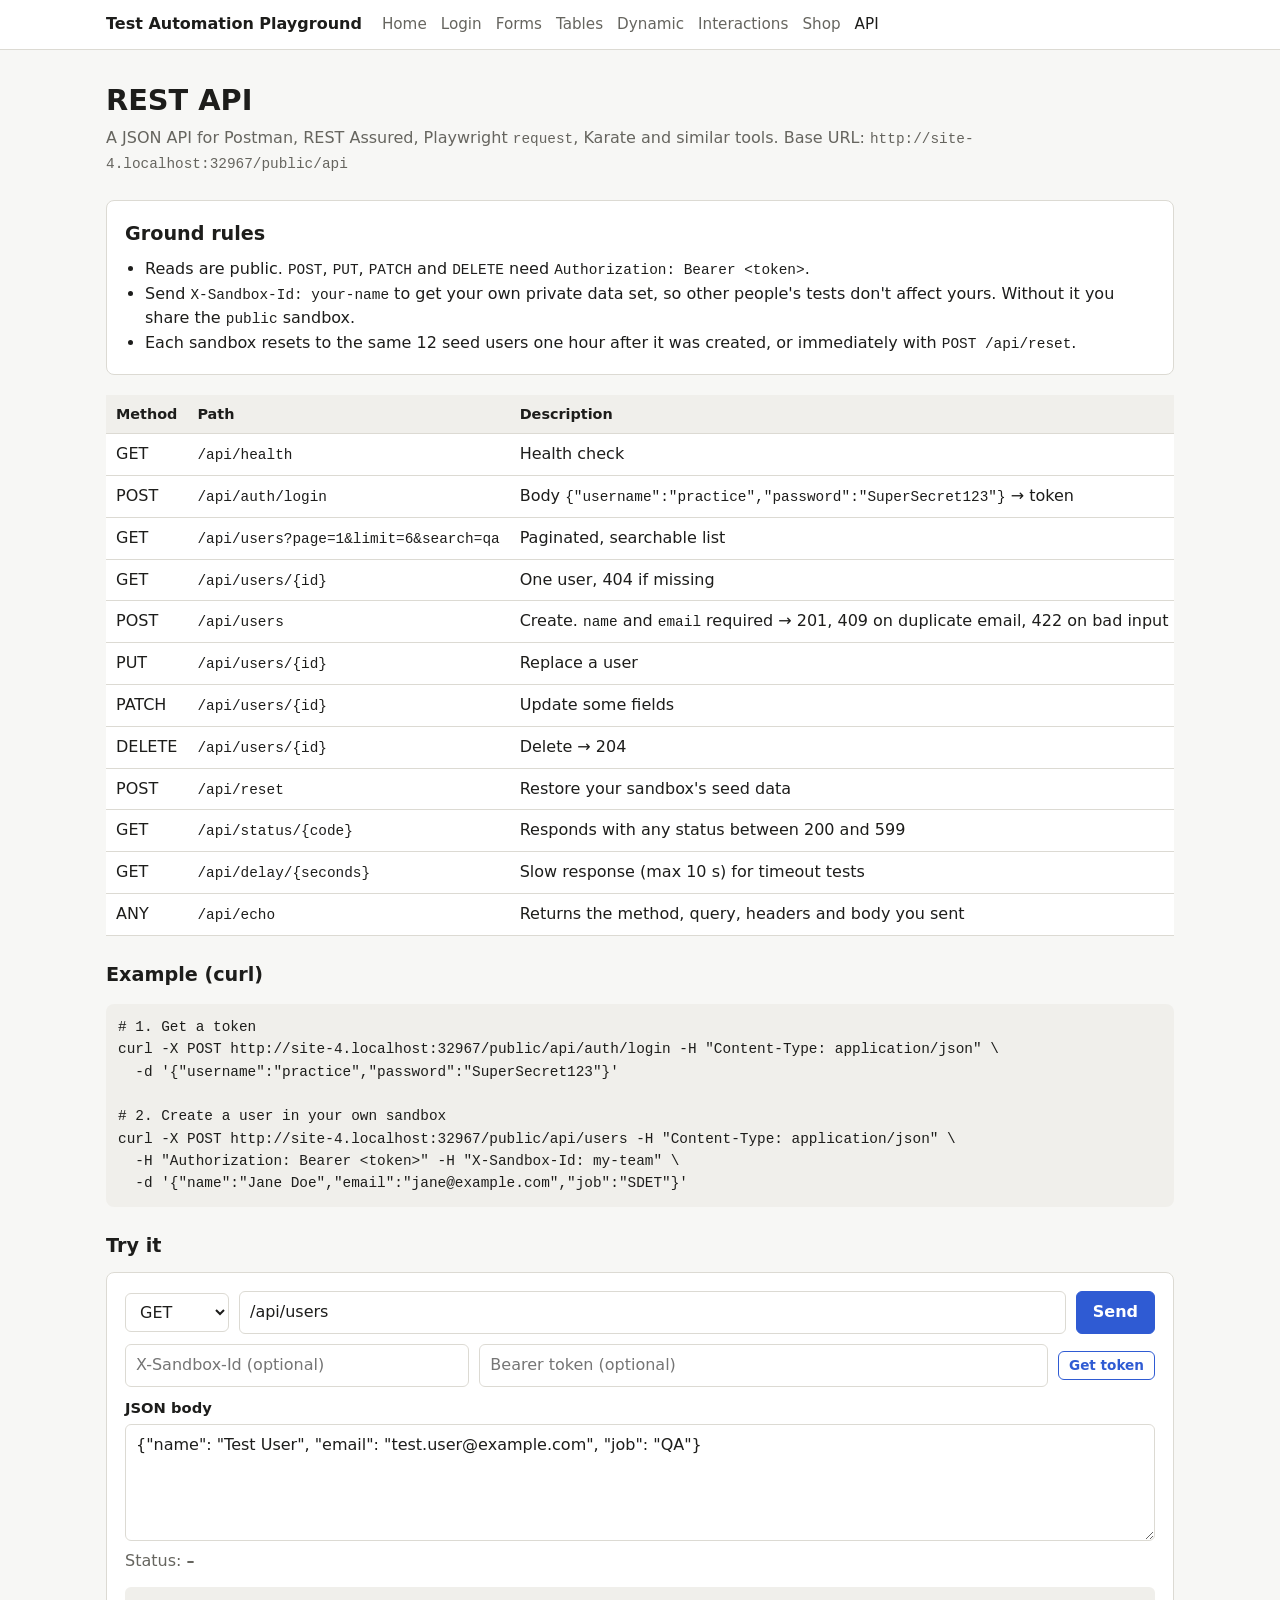
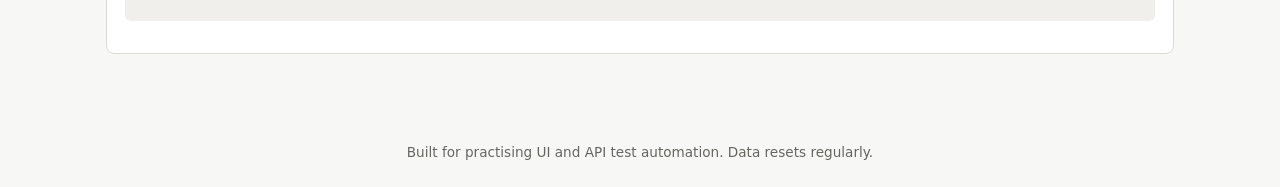
==== public/api.html @ 584b56d0 "Test automation playground: practice pages, PHP API, cPanel deploy" ====
<!doctype html>
<html lang="en">
<head>
  <meta charset="utf-8">
  <meta name="viewport" content="width=device-width, initial-scale=1">
  <title>REST API Practice</title>
  <link rel="stylesheet" href="assets/style.css">
</head>
<body>
  <header id="site-header"></header>
  <main>
    <h1 data-testid="page-title">REST API</h1>
    <p class="lead">A JSON API for Postman, REST Assured, Playwright <code>request</code>, Karate and similar tools. Base URL: <code id="base-url" data-testid="base-url"></code></p>

    <div class="card stack" style="margin-bottom: 20px">
      <h2>Ground rules</h2>
      <ul style="margin: 0; padding-left: 20px">
        <li>Reads are public. <code>POST</code>, <code>PUT</code>, <code>PATCH</code> and <code>DELETE</code> need <code>Authorization: Bearer &lt;token&gt;</code>.</li>
        <li>Send <code>X-Sandbox-Id: your-name</code> to get your own private data set, so other people's tests don't affect yours. Without it you share the <code>public</code> sandbox.</li>
        <li>Each sandbox resets to the same 12 seed users one hour after it was created, or immediately with <code>POST /api/reset</code>.</li>
      </ul>
    </div>

    <div class="table-wrap" style="margin-bottom: 24px">
      <table data-testid="endpoints">
        <thead><tr><th>Method</th><th>Path</th><th>Description</th></tr></thead>
        <tbody>
          <tr><td>GET</td><td><code>/api/health</code></td><td>Health check</td></tr>
          <tr><td>POST</td><td><code>/api/auth/login</code></td><td>Body <code>{"username":"practice","password":"SuperSecret123"}</code> → token</td></tr>
          <tr><td>GET</td><td><code>/api/users?page=1&amp;limit=6&amp;search=qa</code></td><td>Paginated, searchable list</td></tr>
          <tr><td>GET</td><td><code>/api/users/{id}</code></td><td>One user, 404 if missing</td></tr>
          <tr><td>POST</td><td><code>/api/users</code></td><td>Create. <code>name</code> and <code>email</code> required → 201, 409 on duplicate email, 422 on bad input</td></tr>
          <tr><td>PUT</td><td><code>/api/users/{id}</code></td><td>Replace a user</td></tr>
          <tr><td>PATCH</td><td><code>/api/users/{id}</code></td><td>Update some fields</td></tr>
          <tr><td>DELETE</td><td><code>/api/users/{id}</code></td><td>Delete → 204</td></tr>
          <tr><td>POST</td><td><code>/api/reset</code></td><td>Restore your sandbox's seed data</td></tr>
          <tr><td>GET</td><td><code>/api/status/{code}</code></td><td>Responds with any status between 200 and 599</td></tr>
          <tr><td>GET</td><td><code>/api/delay/{seconds}</code></td><td>Slow response (max 10 s) for timeout tests</td></tr>
          <tr><td>ANY</td><td><code>/api/echo</code></td><td>Returns the method, query, headers and body you sent</td></tr>
        </tbody>
      </table>
    </div>

    <h2>Example (curl)</h2>
<pre id="curl-example" data-testid="curl-example"></pre>

    <h2 style="margin-top: 24px">Try it</h2>
    <form id="console" class="card" data-testid="api-console">
      <div class="row">
        <select id="req-method" style="width: auto" data-testid="req-method">
          <option>GET</option><option>POST</option><option>PUT</option><option>PATCH</option><option>DELETE</option>
        </select>
        <input type="text" id="req-path" value="/api/users" style="flex: 1 1 220px" data-testid="req-path">
        <button type="submit" data-testid="send-request">Send</button>
      </div>
      <div class="row" style="margin-top: 10px">
        <input type="text" id="req-sandbox" placeholder="X-Sandbox-Id (optional)" style="flex: 1 1 180px" data-testid="req-sandbox">
        <input type="text" id="req-token" placeholder="Bearer token (optional)" style="flex: 2 1 240px" data-testid="req-token">
        <button type="button" id="get-token" class="secondary small" data-testid="get-token">Get token</button>
      </div>
      <label for="req-body" style="margin-top: 10px">JSON body</label>
      <textarea id="req-body" rows="4" data-testid="req-body">{"name": "Test User", "email": "test.user@example.com", "job": "QA"}</textarea>
      <p style="margin-bottom: 4px">Status: <strong id="res-status" data-testid="res-status">–</strong> <span class="hint" id="res-time" data-testid="res-time"></span></p>
      <pre id="res-body" class="output" data-testid="res-body"></pre>
    </form>
  </main>
  <footer id="site-footer"></footer>
  <script src="assets/app.js"></script>
  <script>
    const base = location.origin + location.pathname.replace(/[^/]*$/, '') + 'api';
    $('#base-url').textContent = base;
    $('#curl-example').textContent =
`# 1. Get a token
curl -X POST ${base}/auth/login -H "Content-Type: application/json" \\
  -d '{"username":"practice","password":"SuperSecret123"}'

# 2. Create a user in your own sandbox
curl -X POST ${base}/users -H "Content-Type: application/json" \\
  -H "Authorization: Bearer <token>" -H "X-Sandbox-Id: my-team" \\
  -d '{"name":"Jane Doe","email":"jane@example.com","job":"SDET"}'`;

    async function send(method, path, body) {
      const headers = { 'Content-Type': 'application/json' };
      const sandbox = $('#req-sandbox').value.trim();
      const token = $('#req-token').value.trim();
      if (sandbox) headers['X-Sandbox-Id'] = sandbox;
      if (token) headers['Authorization'] = 'Bearer ' + token;
      const url = base + path.replace(/^\/?api/, '');
      const started = performance.now();
      const res = await fetch(url, { method, headers, body: ['GET', 'DELETE'].includes(method) ? undefined : body });
      const text = await res.text();
      $('#res-status').textContent = `${res.status} ${res.statusText}`;
      $('#res-time').textContent = `${Math.round(performance.now() - started)} ms`;
      $('#res-body').textContent = text;
      try { return JSON.parse(text); } catch { return null; }
    }

    $('#console').addEventListener('submit', async (e) => {
      e.preventDefault();
      try { await send($('#req-method').value, $('#req-path').value.trim(), $('#req-body').value); }
      catch (err) { $('#res-status').textContent = 'Network error'; $('#res-body').textContent = String(err); }
    });

    $('#get-token').addEventListener('click', async () => {
      try {
        const data = await send('POST', '/api/auth/login', JSON.stringify({ username: 'practice', password: 'SuperSecret123' }));
        if (data && data.token) $('#req-token').value = data.token;
      } catch (err) { $('#res-status').textContent = 'Network error'; $('#res-body').textContent = String(err); }
    });
  </script>
</body>
</html>
---- public/assets/style.css ----
:root {
  --bg: #f7f7f5;
  --surface: #ffffff;
  --surface-2: #f0efeb;
  --text: #1d1d1b;
  --muted: #66655f;
  --border: #dcdad3;
  --accent: #2f5bd3;
  --accent-text: #ffffff;
  --ok: #1f7a4d;
  --ok-bg: #e3f3ea;
  --err: #b42318;
  --err-bg: #fbe7e5;
  --warn-bg: #fff4d6;
  --radius: 8px;
  --mono: ui-monospace, "Cascadia Code", Consolas, monospace;
  color-scheme: light;
}
@media (prefers-color-scheme: dark) {
  :root {
    --bg: #151514;
    --surface: #1f1f1d;
    --surface-2: #2a2a27;
    --text: #ecebe6;
    --muted: #a3a29b;
    --border: #3a3a36;
    --accent: #7c9cff;
    --accent-text: #0f1220;
    --ok: #6fd3a0;
    --ok-bg: #173527;
    --err: #ff8a80;
    --err-bg: #3d1d1a;
    --warn-bg: #3a3218;
    color-scheme: dark;
  }
}

* { box-sizing: border-box; }
body {
  margin: 0;
  background: var(--bg);
  color: var(--text);
  font: 16px/1.55 system-ui, -apple-system, "Segoe UI", Roboto, sans-serif;
}
a { color: var(--accent); }
code, pre { font-family: var(--mono); font-size: 0.9em; }
pre { background: var(--surface-2); padding: 12px; border-radius: var(--radius); overflow-x: auto; }
h1 { font-size: 1.8rem; margin: 0 0 4px; }
h2 { font-size: 1.2rem; margin: 0 0 12px; }
.lead { color: var(--muted); margin: 0 0 24px; }

/* Header */
.site-header { background: var(--surface); border-bottom: 1px solid var(--border); }
.site-header .inner { max-width: 1100px; margin: 0 auto; padding: 12px 16px; display: flex; flex-wrap: wrap; gap: 8px 20px; align-items: center; }
.brand { font-weight: 700; text-decoration: none; color: var(--text); }
.site-nav { display: flex; flex-wrap: wrap; gap: 4px 14px; }
.site-nav a { text-decoration: none; color: var(--muted); font-size: 0.95rem; }
.site-nav a:hover, .site-nav a[aria-current="page"] { color: var(--text); }

main { max-width: 1100px; margin: 0 auto; padding: 28px 16px 64px; }
.site-footer { text-align: center; color: var(--muted); font-size: 0.85rem; padding: 24px 16px; }

/* Layout */
.grid { display: grid; gap: 16px; grid-template-columns: repeat(auto-fill, minmax(280px, 1fr)); }
.card { background: var(--surface); border: 1px solid var(--border); border-radius: var(--radius); padding: 18px; }
.card h2 { margin-bottom: 8px; }
.card p { margin: 0 0 10px; color: var(--muted); }
a.card { display: block; text-decoration: none; color: inherit; }
a.card:hover { border-color: var(--accent); }
.stack > * + * { margin-top: 12px; }
.row { display: flex; flex-wrap: wrap; gap: 10px; align-items: center; }

/* Forms */
label { display: block; font-weight: 600; font-size: 0.92rem; margin-bottom: 4px; }
.field { margin-bottom: 14px; }
.field-inline label { display: inline; font-weight: 400; margin-right: 12px; }
input[type="text"], input[type="email"], input[type="password"], input[type="number"], input[type="date"],
input[type="tel"], input[type="url"], input[type="search"], select, textarea {
  width: 100%; padding: 8px 10px; font: inherit; color: var(--text);
  background: var(--surface); border: 1px solid var(--border); border-radius: 6px;
}
input:focus, select:focus, textarea:focus, button:focus-visible { outline: 2px solid var(--accent); outline-offset: 1px; }
input[aria-invalid="true"], select[aria-invalid="true"], textarea[aria-invalid="true"] { border-color: var(--err); }
.error-text { color: var(--err); font-size: 0.85rem; margin-top: 4px; min-height: 1em; }
.hint { color: var(--muted); font-size: 0.85rem; }

button, .btn {
  display: inline-block; font: inherit; font-weight: 600; cursor: pointer;
  padding: 8px 16px; border-radius: 6px; border: 1px solid var(--accent);
  background: var(--accent); color: var(--accent-text); text-decoration: none;
}
button.secondary, .btn.secondary { background: transparent; color: var(--accent); }
button.danger { background: var(--err); border-color: var(--err); color: #fff; }
button:disabled { opacity: 0.45; cursor: not-allowed; }
button.small { padding: 3px 10px; font-size: 0.85rem; }

/* Feedback */
.alert { padding: 10px 14px; border-radius: 6px; margin: 12px 0; }
.alert.success { background: var(--ok-bg); color: var(--ok); }
.alert.error { background: var(--err-bg); color: var(--err); }
.alert.info { background: var(--warn-bg); }
.hidden { display: none !important; }
.output { font-family: var(--mono); font-size: 0.85rem; background: var(--surface-2); padding: 10px; border-radius: 6px; white-space: pre-wrap; min-height: 2.5em; }

/* Tables */
.table-wrap { overflow-x: auto; }
table { width: 100%; border-collapse: collapse; background: var(--surface); }
th, td { text-align: left; padding: 8px 10px; border-bottom: 1px solid var(--border); white-space: nowrap; }
th { background: var(--surface-2); font-size: 0.9rem; }
th button.sort { all: unset; cursor: pointer; font-weight: 700; }
th[aria-sort="ascending"] button.sort::after { content: " ▲"; }
th[aria-sort="descending"] button.sort::after { content: " ▼"; }
.pager { display: flex; gap: 6px; align-items: center; margin-top: 10px; flex-wrap: wrap; }

/* Widgets */
.spinner { width: 28px; height: 28px; border: 3px solid var(--border); border-top-color: var(--accent); border-radius: 50%; animation: spin 0.8s linear infinite; }
@keyframes spin { to { transform: rotate(360deg); } }
.progress { height: 14px; background: var(--surface-2); border-radius: 7px; overflow: hidden; }
.progress > div { height: 100%; width: 0; background: var(--accent); transition: width 0.1s linear; }

.drop-zone { min-height: 110px; border: 2px dashed var(--border); border-radius: var(--radius); padding: 10px; display: flex; flex-wrap: wrap; gap: 8px; align-content: flex-start; }
.drop-zone.over { border-color: var(--accent); background: var(--surface-2); }
.draggable { padding: 6px 12px; background: var(--surface-2); border: 1px solid var(--border); border-radius: 6px; cursor: grab; user-select: none; }

.hover-menu { position: relative; display: inline-block; }
.hover-menu .menu { display: none; position: absolute; top: 100%; left: 0; z-index: 5; background: var(--surface); border: 1px solid var(--border); border-radius: 6px; min-width: 160px; padding: 4px 0; }
.hover-menu:hover .menu, .hover-menu:focus-within .menu { display: block; }
.menu a, .menu button { display: block; width: 100%; text-align: left; padding: 6px 12px; background: none; border: 0; color: var(--text); font-weight: 400; text-decoration: none; border-radius: 0; }
.menu a:hover, .menu button:hover { background: var(--surface-2); }

.context-target { padding: 24px; text-align: center; border: 1px solid var(--border); border-radius: var(--radius); background: var(--surface-2); user-select: none; }
#context-menu { position: fixed; z-index: 20; background: var(--surface); border: 1px solid var(--border); border-radius: 6px; padding: 4px 0; min-width: 150px; }

dialog { border: 1px solid var(--border); border-radius: var(--radius); background: var(--surface); color: var(--text); max-width: min(440px, calc(100vw - 32px)); }
dialog::backdrop { background: rgb(0 0 0 / 0.45); }

.badge { display: inline-block; font-size: 0.75rem; padding: 1px 8px; border-radius: 999px; background: var(--surface-2); color: var(--muted); }

/* Shop */
.product img { width: 100%; aspect-ratio: 4 / 3; object-fit: cover; border-radius: 6px; background: var(--surface-2); }
.price { font-weight: 700; font-size: 1.1rem; }
.cart-line { display: flex; justify-content: space-between; gap: 10px; padding: 8px 0; border-bottom: 1px solid var(--border); flex-wrap: wrap; }
.cart-line input { width: 70px; }
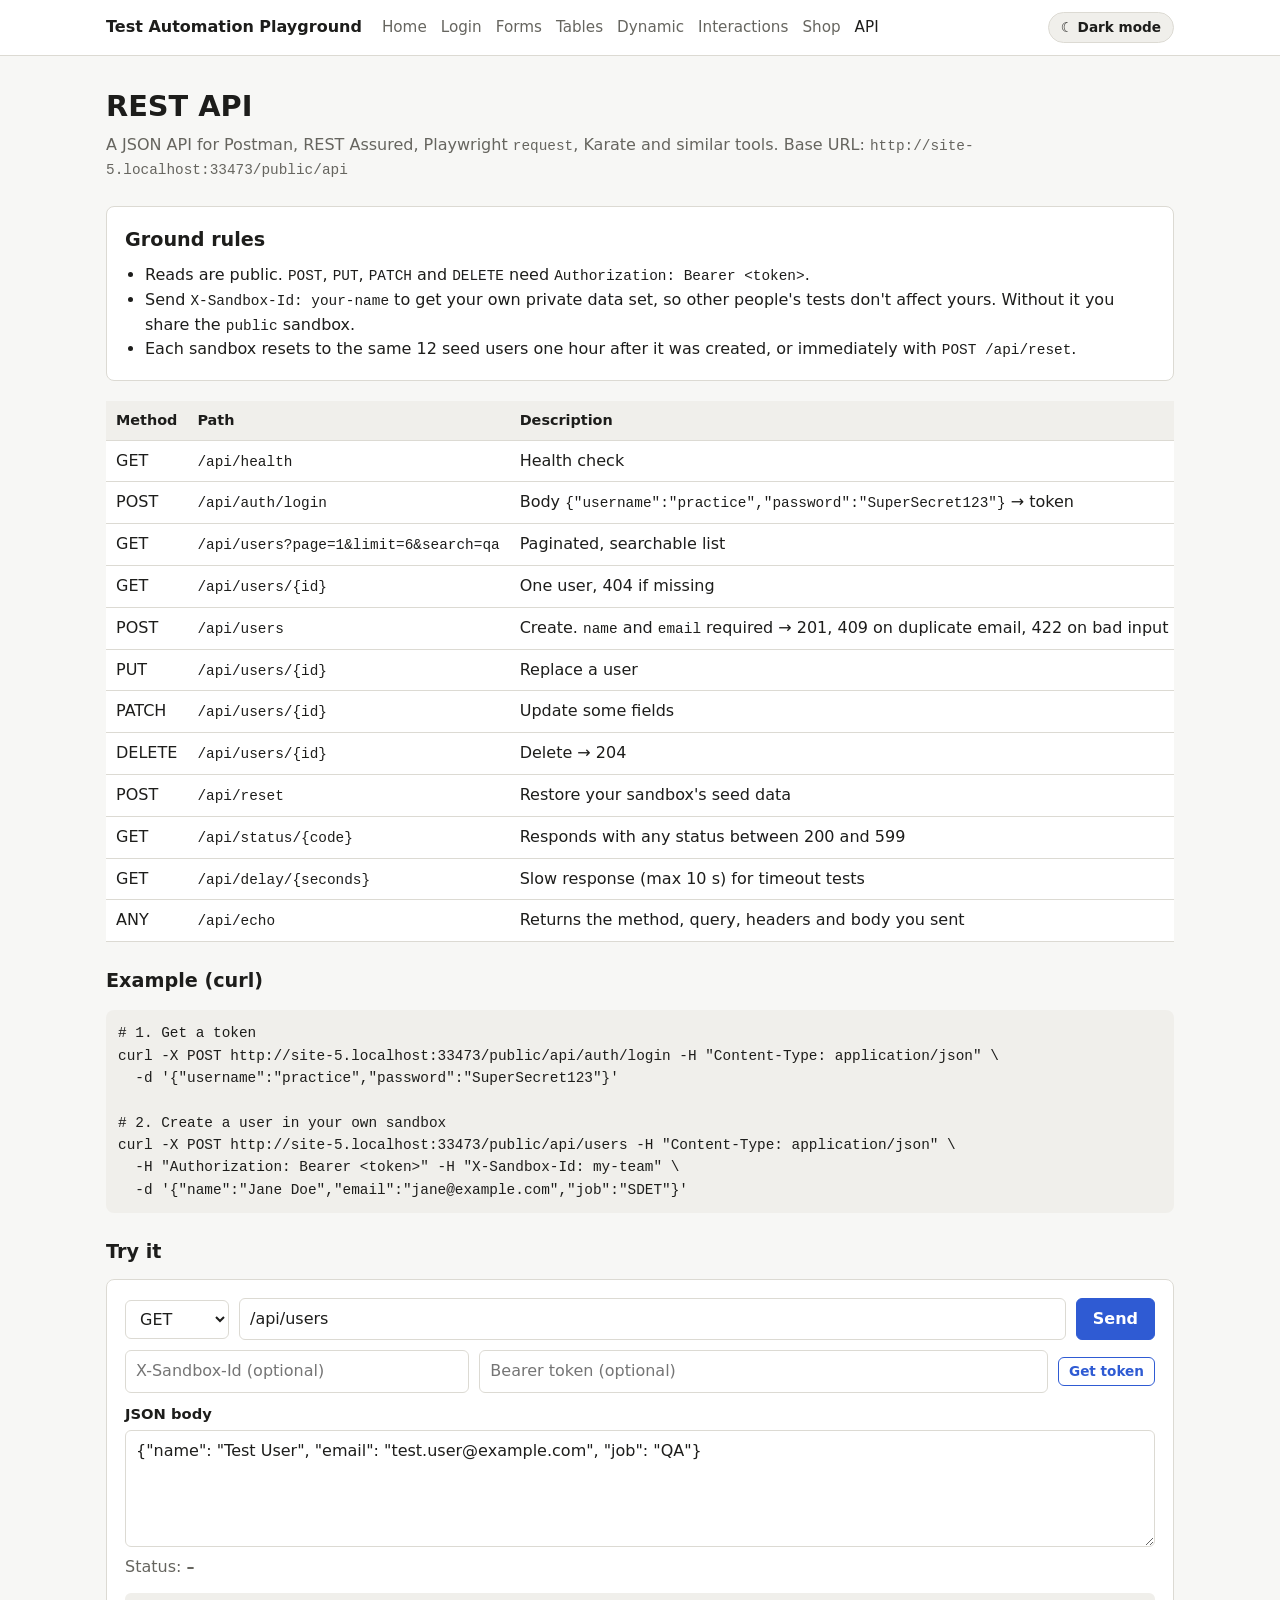
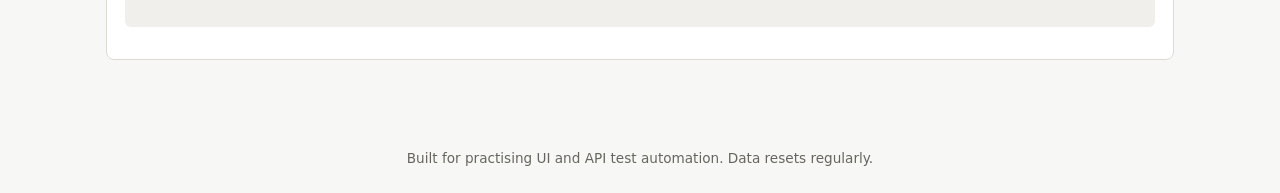
==== commit 96454dfc: "Add light/dark mode toggle; rewrite README as a project guide Pages follow the system theme until th" ====
--- a/public/api.html
+++ b/public/api.html
@@ -5,6 +5,7 @@
   <meta name="viewport" content="width=device-width, initial-scale=1">
   <title>REST API Practice</title>
   <link rel="stylesheet" href="assets/style.css">
+  <script src="assets/theme.js"></script>
 </head>
 <body>
   <header id="site-header"></header>
--- a/public/assets/style.css
+++ b/public/assets/style.css
@@ -16,8 +16,9 @@
   --mono: ui-monospace, "Cascadia Code", Consolas, monospace;
   color-scheme: light;
 }
+/* Dark palette: used when the visitor picks dark, or picks nothing and their system is dark. */
 @media (prefers-color-scheme: dark) {
-  :root {
+  :root:not([data-theme="light"]) {
     --bg: #151514;
     --surface: #1f1f1d;
     --surface-2: #2a2a27;
@@ -33,6 +34,22 @@
     --warn-bg: #3a3218;
     color-scheme: dark;
   }
+}
+:root[data-theme="dark"] {
+  --bg: #151514;
+  --surface: #1f1f1d;
+  --surface-2: #2a2a27;
+  --text: #ecebe6;
+  --muted: #a3a29b;
+  --border: #3a3a36;
+  --accent: #7c9cff;
+  --accent-text: #0f1220;
+  --ok: #6fd3a0;
+  --ok-bg: #173527;
+  --err: #ff8a80;
+  --err-bg: #3d1d1a;
+  --warn-bg: #3a3218;
+  color-scheme: dark;
 }
 
 * { box-sizing: border-box; }
@@ -56,6 +73,11 @@
 .site-nav { display: flex; flex-wrap: wrap; gap: 4px 14px; }
 .site-nav a { text-decoration: none; color: var(--muted); font-size: 0.95rem; }
 .site-nav a:hover, .site-nav a[aria-current="page"] { color: var(--text); }
+.theme-toggle {
+  margin-left: auto; padding: 4px 12px; font-size: 0.85rem; font-weight: 600;
+  background: var(--surface-2); color: var(--text); border: 1px solid var(--border); border-radius: 999px;
+}
+.theme-toggle:hover { border-color: var(--accent); }
 
 main { max-width: 1100px; margin: 0 auto; padding: 28px 16px 64px; }
 .site-footer { text-align: center; color: var(--muted); font-size: 0.85rem; padding: 24px 16px; }
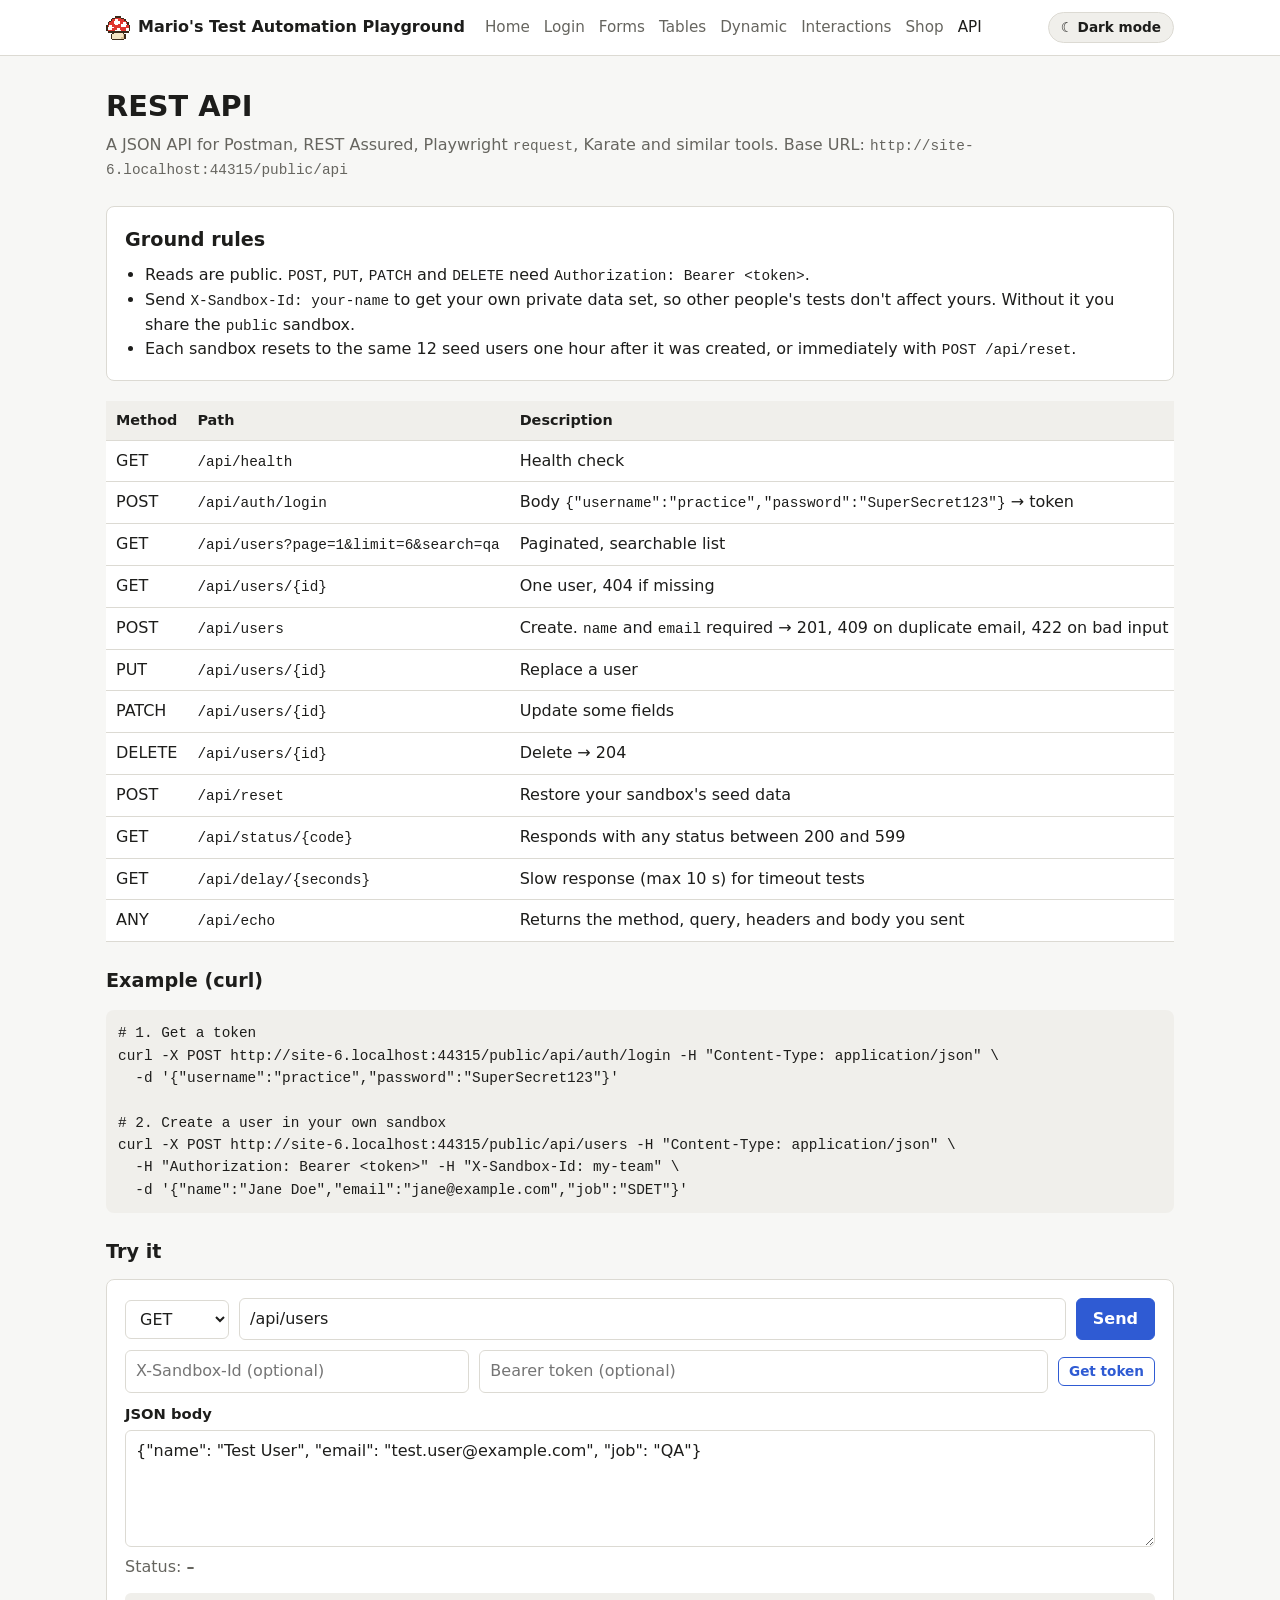
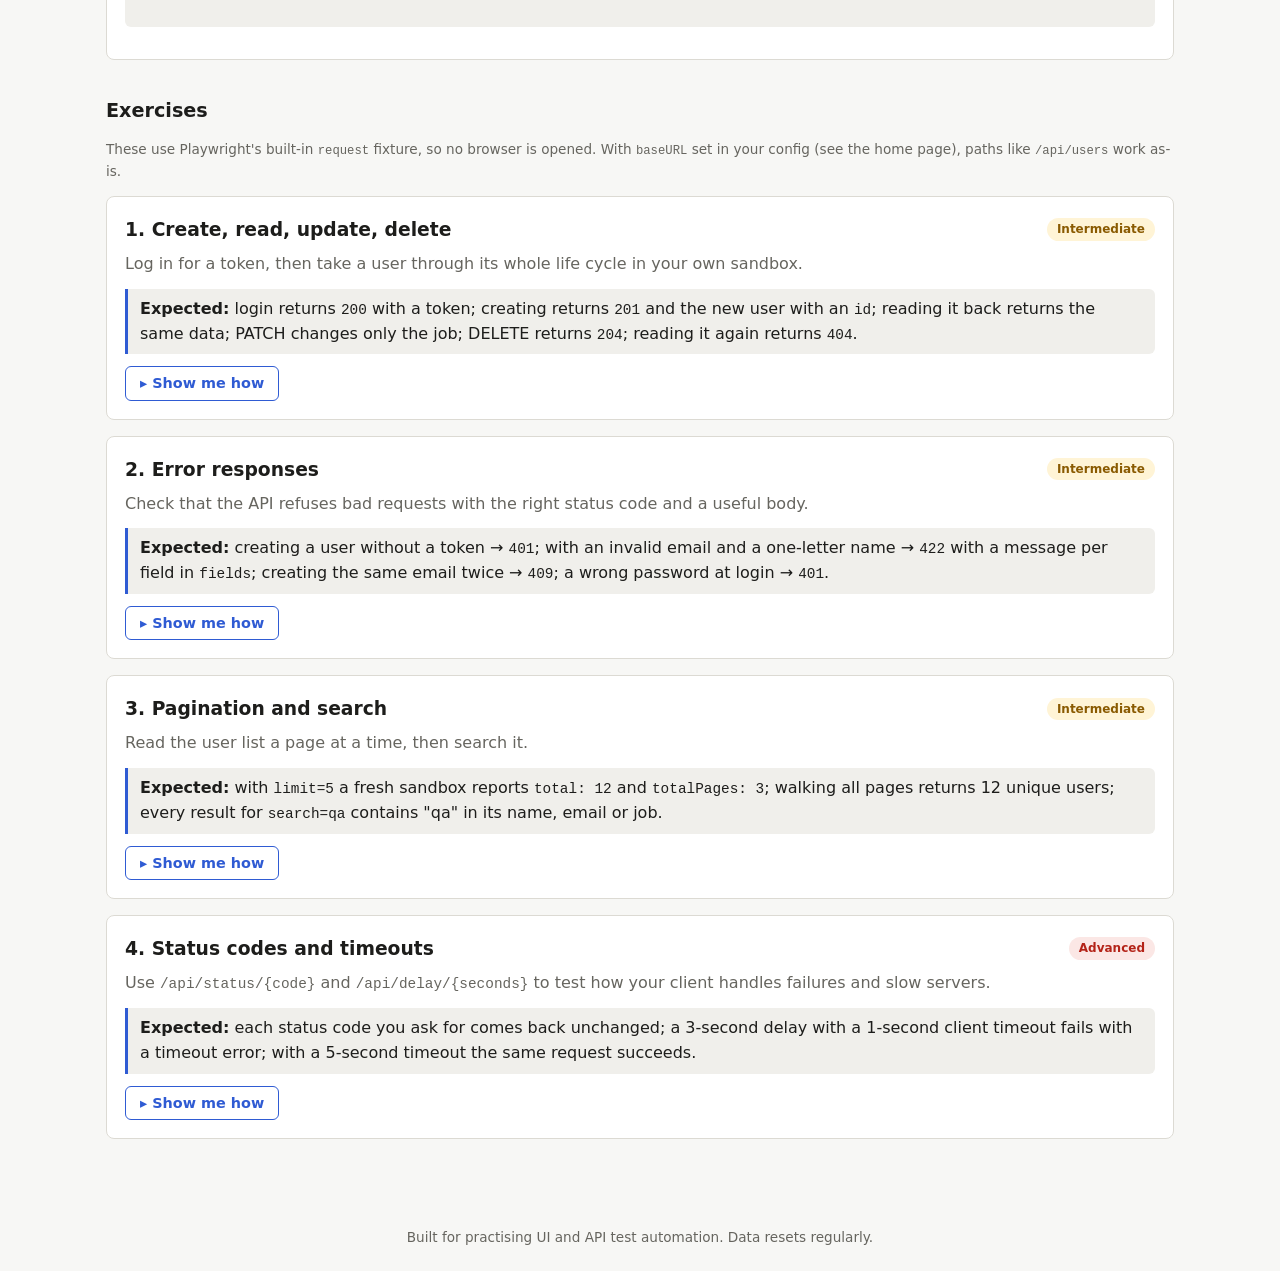
==== commit 2b2a5a47: "Rename to Mario's Test Automation Playground; add guided exercises Home page explains the site with " ====
--- a/public/api.html
+++ b/public/api.html
@@ -3,7 +3,8 @@
 <head>
   <meta charset="utf-8">
   <meta name="viewport" content="width=device-width, initial-scale=1">
-  <title>REST API Practice</title>
+  <title>REST API | Mario's Test Automation Playground</title>
+  <link rel="icon" href="assets/favicon.svg" type="image/svg+xml">
   <link rel="stylesheet" href="assets/style.css">
   <script src="assets/theme.js"></script>
 </head>
@@ -64,6 +65,156 @@
       <p style="margin-bottom: 4px">Status: <strong id="res-status" data-testid="res-status">–</strong> <span class="hint" id="res-time" data-testid="res-time"></span></p>
       <pre id="res-body" class="output" data-testid="res-body"></pre>
     </form>
+
+    <h2 class="exercises-intro">Exercises</h2>
+    <p class="hint">These use Playwright's built-in <code>request</code> fixture, so no browser is opened. With <code>baseURL</code> set in your config (see the home page), paths like <code>/api/users</code> work as-is.</p>
+    <div class="exercises" data-testid="exercises">
+      <article class="card" data-testid="exercise-crud">
+        <div class="exercise-head"><h3>1. Create, read, update, delete</h3><span class="tag medium">Intermediate</span></div>
+        <p>Log in for a token, then take a user through its whole life cycle in your own sandbox.</p>
+        <div class="expected"><p><strong>Expected:</strong> login returns <code>200</code> with a token; creating returns <code>201</code> and the new user with an <code>id</code>; reading it back returns the same data; PATCH changes only the job; DELETE returns <code>204</code>; reading it again returns <code>404</code>.</p></div>
+        <details class="solution"><summary>Show me how</summary><template>
+import { test, expect } from '@playwright/test';
+
+// A unique sandbox per run: your data never collides with anyone else's.
+const sandbox = `pw-${Date.now()}`;
+
+test('takes a user through create, read, update and delete', async ({ request }) => {
+  const headers = { 'X-Sandbox-Id': sandbox };
+
+  // "data" is sent as JSON, with the Content-Type header set for you.
+  const login = await request.post('/api/auth/login', {
+    headers,
+    data: { username: 'practice', password: 'SuperSecret123' },
+  });
+  expect(login.status()).toBe(200);
+  const { token } = await login.json();
+  const auth = { ...headers, Authorization: `Bearer ${token}` };
+
+  const created = await request.post('/api/users', {
+    headers: auth,
+    data: { name: 'Jane Doe', email: 'jane.doe@example.com', job: 'SDET' },
+  });
+  expect(created.status()).toBe(201);
+  const user = await created.json();
+  expect(user).toMatchObject({ name: 'Jane Doe', email: 'jane.doe@example.com', job: 'SDET' });
+  expect(user.id).toEqual(expect.any(Number));
+
+  const read = await request.get(`/api/users/${user.id}`, { headers });
+  expect(await read.json()).toEqual(user);
+
+  const patched = await request.patch(`/api/users/${user.id}`, { headers: auth, data: { job: 'Lead SDET' } });
+  expect(await patched.json()).toMatchObject({ name: 'Jane Doe', job: 'Lead SDET' });
+
+  const deleted = await request.delete(`/api/users/${user.id}`, { headers: auth });
+  expect(deleted.status()).toBe(204);
+
+  const gone = await request.get(`/api/users/${user.id}`, { headers });
+  expect(gone.status()).toBe(404);
+});
+        </template></details>
+      </article>
+
+      <article class="card" data-testid="exercise-errors">
+        <div class="exercise-head"><h3>2. Error responses</h3><span class="tag medium">Intermediate</span></div>
+        <p>Check that the API refuses bad requests with the right status code and a useful body.</p>
+        <div class="expected"><p><strong>Expected:</strong> creating a user without a token → <code>401</code>; with an invalid email and a one-letter name → <code>422</code> with a message per field in <code>fields</code>; creating the same email twice → <code>409</code>; a wrong password at login → <code>401</code>.</p></div>
+        <details class="solution"><summary>Show me how</summary><template>
+import { test, expect, type APIRequestContext } from '@playwright/test';
+
+const headers = { 'X-Sandbox-Id': `pw-errors-${Date.now()}` };
+
+async function authHeaders(request: APIRequestContext) {
+  const res = await request.post('/api/auth/login', {
+    headers,
+    data: { username: 'practice', password: 'SuperSecret123' },
+  });
+  const { token } = await res.json();
+  return { ...headers, Authorization: `Bearer ${token}` };
+}
+
+test('rejects bad requests with clear errors', async ({ request }) => {
+  const noToken = await request.post('/api/users', { headers, data: { name: 'Jo', email: 'jo@example.com' } });
+  expect(noToken.status()).toBe(401);
+
+  const badLogin = await request.post('/api/auth/login', { headers, data: { username: 'practice', password: 'nope' } });
+  expect(badLogin.status()).toBe(401);
+
+  const auth = await authHeaders(request);
+
+  const invalid = await request.post('/api/users', { headers: auth, data: { name: 'J', email: 'not-an-email' } });
+  expect(invalid.status()).toBe(422);
+  // Check the shape of the body, not just the code: clients rely on it.
+  expect(await invalid.json()).toMatchObject({
+    error: 'Validation failed.',
+    fields: { name: expect.any(String), email: expect.any(String) },
+  });
+
+  const user = { name: 'Twin', email: `twin-${Date.now()}@example.com` };
+  expect((await request.post('/api/users', { headers: auth, data: user })).status()).toBe(201);
+  const duplicate = await request.post('/api/users', { headers: auth, data: user });
+  expect(duplicate.status()).toBe(409);
+});
+        </template></details>
+      </article>
+
+      <article class="card" data-testid="exercise-paging-api">
+        <div class="exercise-head"><h3>3. Pagination and search</h3><span class="tag medium">Intermediate</span></div>
+        <p>Read the user list a page at a time, then search it.</p>
+        <div class="expected"><p><strong>Expected:</strong> with <code>limit=5</code> a fresh sandbox reports <code>total: 12</code> and <code>totalPages: 3</code>; walking all pages returns 12 unique users; every result for <code>search=qa</code> contains "qa" in its name, email or job.</p></div>
+        <details class="solution"><summary>Show me how</summary><template>
+import { test, expect } from '@playwright/test';
+
+test('pages through and searches the users', async ({ request }) => {
+  // A brand-new sandbox always starts with the same 12 seed users.
+  const headers = { 'X-Sandbox-Id': `pw-paging-${Date.now()}` };
+
+  const first = await (await request.get('/api/users', { headers, params: { limit: 5 } })).json();
+  expect(first).toMatchObject({ page: 1, limit: 5, total: 12, totalPages: 3 });
+
+  const ids: number[] = [];
+  for (let page = 1; page &lt;= first.totalPages; page++) {
+    // "params" builds the query string for you: ?page=2&amp;limit=5
+    const res = await request.get('/api/users', { headers, params: { page, limit: 5 } });
+    ids.push(...(await res.json()).data.map((u: { id: number }) => u.id));
+  }
+  expect(new Set(ids).size).toBe(12);
+
+  const search = await (await request.get('/api/users', { headers, params: { search: 'qa' } })).json();
+  expect(search.total).toBeGreaterThan(0);
+  for (const u of search.data) {
+    expect(`${u.name} ${u.email} ${u.job}`.toLowerCase()).toContain('qa');
+  }
+});
+        </template></details>
+      </article>
+
+      <article class="card" data-testid="exercise-timeouts">
+        <div class="exercise-head"><h3>4. Status codes and timeouts</h3><span class="tag hard">Advanced</span></div>
+        <p>Use <code>/api/status/{code}</code> and <code>/api/delay/{seconds}</code> to test how your client handles failures and slow servers.</p>
+        <div class="expected"><p><strong>Expected:</strong> each status code you ask for comes back unchanged; a 3-second delay with a 1-second client timeout fails with a timeout error; with a 5-second timeout the same request succeeds.</p></div>
+        <details class="solution"><summary>Show me how</summary><template>
+import { test, expect } from '@playwright/test';
+
+for (const code of [200, 404, 418, 500, 503]) {
+  test(`returns status ${code}`, async ({ request }) => {
+    const res = await request.get(`/api/status/${code}`);
+    expect(res.status()).toBe(code);
+    // ok() is true only for 2xx codes.
+    expect(res.ok()).toBe(code === 200);
+  });
+}
+
+test('times out on a slow response', async ({ request }) => {
+  // A rejected promise is asserted with "rejects", not try/catch.
+  await expect(request.get('/api/delay/3', { timeout: 1_000 })).rejects.toThrow(/Timeout/);
+
+  const slow = await request.get('/api/delay/3', { timeout: 5_000 });
+  expect(await slow.json()).toEqual({ delayedSeconds: 3 });
+});
+        </template></details>
+      </article>
+    </div>
   </main>
   <footer id="site-footer"></footer>
   <script src="assets/app.js"></script>
--- a/public/assets/style.css
+++ b/public/assets/style.css
@@ -12,6 +12,11 @@
   --err: #b42318;
   --err-bg: #fbe7e5;
   --warn-bg: #fff4d6;
+  --warn: #8a5a00;
+  --code-bg: #f3f2ee;
+  --tok-comment: #4f7a3a;
+  --tok-string: #a3412a;
+  --tok-keyword: #2f5bd3;
   --radius: 8px;
   --mono: ui-monospace, "Cascadia Code", Consolas, monospace;
   color-scheme: light;
@@ -32,6 +37,11 @@
     --err: #ff8a80;
     --err-bg: #3d1d1a;
     --warn-bg: #3a3218;
+    --warn: #f2c14e;
+    --code-bg: #11110f;
+    --tok-comment: #8fb87a;
+    --tok-string: #e6a07a;
+    --tok-keyword: #9db4ff;
     color-scheme: dark;
   }
 }
@@ -49,6 +59,11 @@
   --err: #ff8a80;
   --err-bg: #3d1d1a;
   --warn-bg: #3a3218;
+  --warn: #f2c14e;
+  --code-bg: #11110f;
+  --tok-comment: #8fb87a;
+  --tok-string: #e6a07a;
+  --tok-keyword: #9db4ff;
   color-scheme: dark;
 }
 
@@ -69,7 +84,8 @@
 /* Header */
 .site-header { background: var(--surface); border-bottom: 1px solid var(--border); }
 .site-header .inner { max-width: 1100px; margin: 0 auto; padding: 12px 16px; display: flex; flex-wrap: wrap; gap: 8px 20px; align-items: center; }
-.brand { font-weight: 700; text-decoration: none; color: var(--text); }
+.brand { font-weight: 700; text-decoration: none; color: var(--text); display: inline-flex; align-items: center; gap: 8px; }
+.brand img { image-rendering: pixelated; }
 .site-nav { display: flex; flex-wrap: wrap; gap: 4px 14px; }
 .site-nav a { text-decoration: none; color: var(--muted); font-size: 0.95rem; }
 .site-nav a:hover, .site-nav a[aria-current="page"] { color: var(--text); }
@@ -158,6 +174,49 @@
 
 .badge { display: inline-block; font-size: 0.75rem; padding: 1px 8px; border-radius: 999px; background: var(--surface-2); color: var(--muted); }
 
+/* Difficulty tags: green = easy, amber = medium, red = hard; grey = type of practice */
+.tag { display: inline-block; font-size: 0.75rem; font-weight: 700; padding: 2px 10px; border-radius: 999px; white-space: nowrap; }
+.tag.easy { background: var(--ok-bg); color: var(--ok); }
+.tag.medium { background: var(--warn-bg); color: var(--warn); }
+.tag.hard { background: var(--err-bg); color: var(--err); }
+.tag.kind { background: var(--surface-2); color: var(--muted); }
+.tags { display: inline-flex; gap: 6px; flex-wrap: wrap; }
+
+/* Home page */
+.area-list { display: flex; flex-direction: column; gap: 16px; }
+.area-head { display: flex; flex-wrap: wrap; align-items: center; justify-content: space-between; gap: 8px; margin-bottom: 6px; }
+.area-head h2 { margin: 0; }
+.area-cols { display: grid; gap: 4px 24px; grid-template-columns: 1fr; }
+@media (min-width: 760px) { .area-cols { grid-template-columns: 1fr 1fr; } }
+.area-cols h3 { font-size: 0.95rem; margin: 10px 0 4px; }
+.area-cols ul, .area-cols ol { margin: 0; padding-left: 20px; }
+.area-cols li { margin: 2px 0; }
+.legend { display: flex; flex-wrap: wrap; gap: 8px 18px; align-items: center; margin: 0 0 20px; color: var(--muted); font-size: 0.9rem; }
+
+/* Exercises */
+.exercises { display: flex; flex-direction: column; gap: 16px; }
+.exercises-intro { margin: 36px 0 12px; }
+.exercise-head { display: flex; flex-wrap: wrap; align-items: center; justify-content: space-between; gap: 8px; margin-bottom: 8px; }
+.exercise-head h2, .exercise-head h3 { margin: 0; }
+.expected { border-left: 3px solid var(--accent); background: var(--surface-2); padding: 8px 12px; border-radius: 0 6px 6px 0; margin: 12px 0; }
+.expected p { margin: 0; color: var(--text); }
+.expected ul { margin: 4px 0 0; padding-left: 20px; }
+details.solution { margin-top: 10px; }
+details.solution > summary {
+  display: inline-block; cursor: pointer; list-style: none; font-weight: 600; font-size: 0.9rem;
+  padding: 5px 14px; border-radius: 6px; border: 1px solid var(--accent); color: var(--accent);
+}
+details.solution > summary::-webkit-details-marker { display: none; }
+details.solution > summary::before { content: "▸ "; }
+details.solution[open] > summary::before { content: "▾ "; }
+details.solution[open] > summary { background: var(--accent); color: var(--accent-text); }
+.code-block { position: relative; margin-top: 10px; }
+.code-block pre { background: var(--code-bg); border: 1px solid var(--border); margin: 0; padding: 14px; line-height: 1.5; font-size: 0.85rem; }
+.code-block .copy { position: absolute; top: 8px; right: 8px; font-size: 0.75rem; padding: 2px 10px; }
+.tok-c { color: var(--tok-comment); font-style: italic; }
+.tok-s { color: var(--tok-string); }
+.tok-k { color: var(--tok-keyword); font-weight: 600; }
+
 /* Shop */
 .product img { width: 100%; aspect-ratio: 4 / 3; object-fit: cover; border-radius: 6px; background: var(--surface-2); }
 .price { font-weight: 700; font-size: 1.1rem; }
